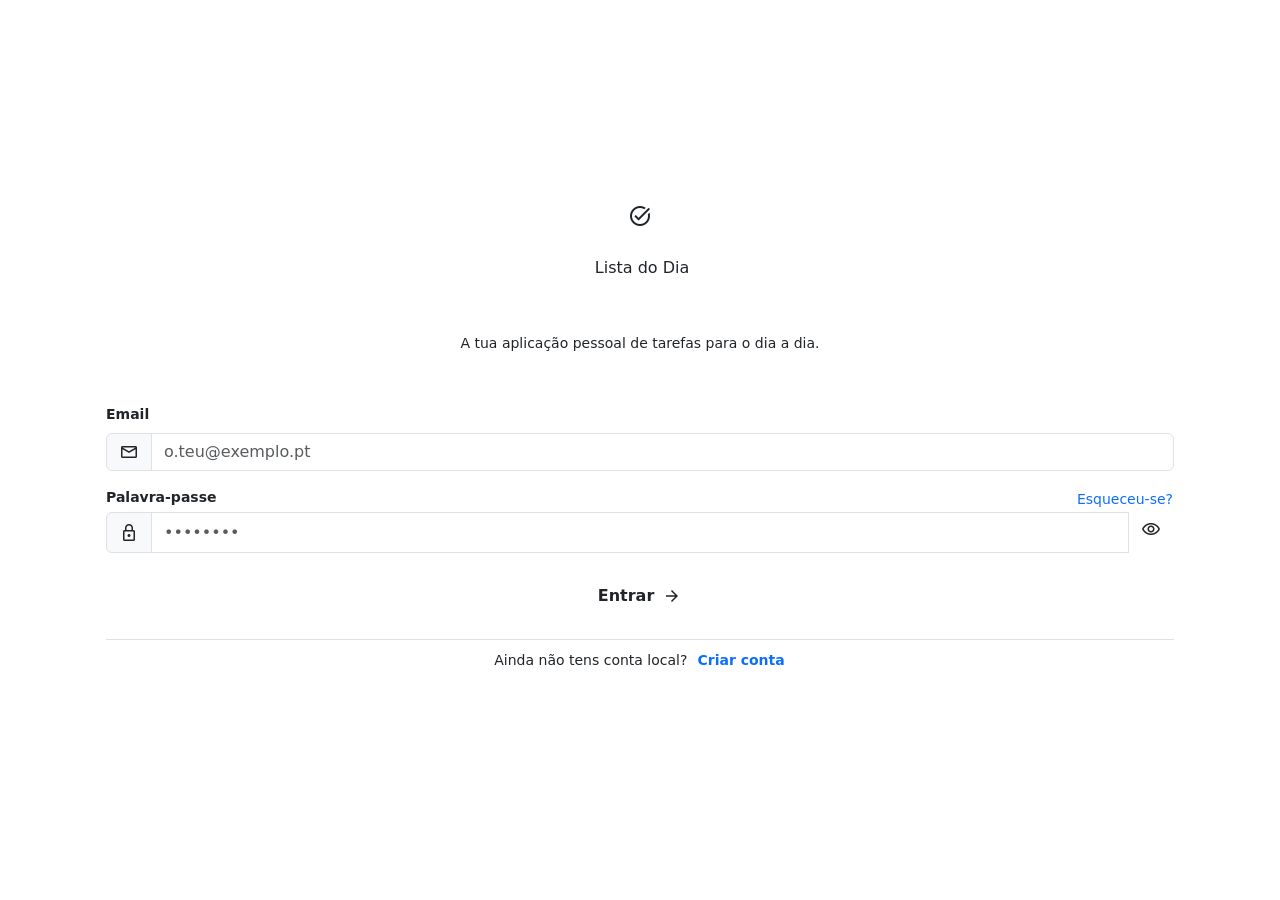
==== index.html @ 7aa98fff "feat: implementa fase 1 com tema verde salvia e autenticacao local" ====
<!DOCTYPE html>
<html lang="pt-PT">
<head>
    <meta charset="UTF-8">
    <meta name="viewport" content="width=device-width, initial-scale=1.0">
    <title>Lista do Dia — Gestão Pessoal de Tarefas</title>
    <!-- Fontes e Ícones -->
    <link rel="preconnect" href="https://fonts.googleapis.com">
    <link rel="preconnect" href="https://fonts.gstatic.com" crossorigin>
    <link href="https://fonts.googleapis.com/css2?family=Inter:wght@400;500;600;700&display=swap" rel="stylesheet">
    <link href="https://fonts.googleapis.com/css2?family=Material+Symbols+Outlined:opsz,wght,FILL,GRAD@24,400,0,0" rel="stylesheet">
    <!-- Bootstrap 5 -->
    <link href="https://cdn.jsdelivr.net/npm/bootstrap@5.3.3/dist/css/bootstrap.min.css" rel="stylesheet">
    <!-- Estilos Personalizados -->
    <link rel="stylesheet" href="css/styles.css">
</head>
<body>

    <!-- Efeitos de Luz Ambiente no Fundo -->
    <div class="ambient-bg" aria-hidden="true">
        <div class="orb orb-sage"></div>
        <div class="orb orb-rose"></div>
        <div class="orb orb-slate"></div>
    </div>

    <!-- ==========================================
         SECÇÃO DE AUTENTICAÇÃO (LOGIN / REGISTO / RECUPERAÇÃO)
         ========================================== -->
    <main id="auth-wrapper" class="container min-vh-100 d-flex flex-column justify-content-center align-items-center py-4">
        <div class="auth-box w-100">
            
            <!-- Cabeçalho da Marca -->
            <div class="text-center mb-4">
                <div class="brand-badge mx-auto mb-3">
                    <span class="material-symbols-outlined">task_alt</span>
                </div>
                <span class="pill-tag mb-2 d-inline-flex align-items-center gap-1">
                    <span class="dot-pulse"></span> Lista do Dia
                </span>
                <h1 id="auth-heading" class="h3 fw-bold text-white mt-2 mb-1">Iniciar sessão</h1>
                <p id="auth-subheading" class="small text-secondary-custom">A tua aplicação pessoal de tarefas para o dia a dia.</p>
            </div>

            <!-- Alerta de Feedback (Erro ou Sucesso) -->
            <div id="auth-alert" class="alert d-none align-items-center gap-2 small py-2 px-3 rounded-3 mb-3" role="alert">
                <span id="auth-alert-icon" class="material-symbols-outlined fs-6">error</span>
                <span id="auth-alert-text"></span>
            </div>

            <!-- Cartão Glassmorphism -->
            <div class="glass-card p-4">

                <!-- 1. FORMULÁRIO: INICIAR SESSÃO -->
                <form id="form-login" class="d-flex flex-column gap-3">
                    <div>
                        <label for="login-email" class="form-label small fw-semibold">Email</label>
                        <div class="input-group custom-input-group">
                            <span class="input-group-text"><span class="material-symbols-outlined fs-5">mail</span></span>
                            <input type="email" class="form-control" id="login-email" placeholder="o.teu@exemplo.pt" required>
                        </div>
                    </div>

                    <div>
                        <div class="d-flex justify-content-between align-items-center">
                            <label for="login-password" class="form-label small fw-semibold mb-1">Palavra-passe</label>
                            <button type="button" id="btn-go-recover" class="btn btn-link btn-sm p-0 text-decoration-none link-accent">Esqueceu-se?</button>
                        </div>
                        <div class="input-group custom-input-group">
                            <span class="input-group-text"><span class="material-symbols-outlined fs-5">lock</span></span>
                            <input type="password" class="form-control" id="login-password" placeholder="••••••••" required>
                            <button type="button" class="btn toggle-pass-btn" data-target="login-password" aria-label="Mostrar palavra-passe">
                                <span class="material-symbols-outlined fs-5">visibility</span>
                            </button>
                        </div>
                    </div>

                    <button type="submit" class="btn btn-sage w-100 py-2.5 fw-semibold mt-2 d-flex align-items-center justify-content-center gap-2">
                        <span>Entrar</span>
                        <span class="material-symbols-outlined fs-5">arrow_forward</span>
                    </button>

                    <div id="register-prompt" class="text-center mt-2 pt-2 border-top border-subtle">
                        <span class="small text-secondary-custom">Ainda não tens conta local?</span>
                        <button type="button" id="btn-go-register" class="btn btn-link btn-sm fw-semibold text-decoration-none link-sage p-0 ms-1">Criar conta</button>
                    </div>
                </form>

                <!-- 2. FORMULÁRIO: CRIAR CONTA (CONTA ÚNICA LOCAL) -->
                <form id="form-register" class="d-none flex-column gap-3">
                    <div>
                        <label for="reg-name" class="form-label small fw-semibold">Nome</label>
                        <input type="text" class="form-control custom-input" id="reg-name" placeholder="O teu nome" required>
                    </div>

                    <div>
                        <label for="reg-email" class="form-label small fw-semibold">Email</label>
                        <input type="email" class="form-control custom-input" id="reg-email" placeholder="exemplo@email.pt" required>
                    </div>

                    <div>
                        <div class="d-flex justify-content-between">
                            <label for="reg-password" class="form-label small fw-semibold">Palavra-passe</label>
                            <span class="smaller text-secondary-custom">Mínimo 8 caracteres</span>
                        </div>
                        <div class="input-group custom-input-group">
                            <input type="password" class="form-control" id="reg-password" placeholder="Mínimo 8 caracteres" minlength="8" required>
                            <button type="button" class="btn toggle-pass-btn" data-target="reg-password" aria-label="Mostrar palavra-passe">
                                <span class="material-symbols-outlined fs-5">visibility</span>
                            </button>
                        </div>
                    </div>

                    <div>
                        <label for="reg-confirm" class="form-label small fw-semibold">Confirmar palavra-passe</label>
                        <input type="password" class="form-control custom-input" id="reg-confirm" placeholder="Repete a palavra-passe" required>
                    </div>

                    <hr class="border-subtle my-1">
                    <p class="smaller text-secondary-custom mb-0">
                        <strong class="text-white">Perguntas de segurança</strong> (para recuperares a conta localmente):
                    </p>

                    <div>
                        <label for="reg-q1" class="form-label smaller">1. Como se chama o teu primeiro animal de estimação?</label>
                        <input type="text" class="form-control custom-input form-control-sm" id="reg-q1" placeholder="Resposta 1" required>
                    </div>

                    <div>
                        <label for="reg-q2" class="form-label smaller">2. Qual era o nome da terra da tua infância?</label>
                        <input type="text" class="form-control custom-input form-control-sm" id="reg-q2" placeholder="Resposta 2" required>
                    </div>

                    <button type="submit" class="btn btn-sage w-100 py-2.5 fw-semibold mt-2">Criar conta</button>

                    <div class="text-center mt-1">
                        <span class="small text-secondary-custom">Já tens conta?</span>
                        <button type="button" class="btn btn-link btn-sm fw-semibold text-decoration-none link-sage p-0 ms-1 btn-back-login">Iniciar sessão</button>
                    </div>
                </form>

                <!-- 3. FORMULÁRIO: RECUPERAR PALAVRA-PASSE -->
                <form id="form-recover" class="d-none flex-column gap-3">
                    <p class="small text-secondary-custom mb-1">Responde às duas perguntas definidas na criação da conta para definir uma nova palavra-passe.</p>
                    
                    <div>
                        <label for="rec-q1" class="form-label smaller">1. Como se chama o teu primeiro animal de estimação?</label>
                        <input type="text" class="form-control custom-input" id="rec-q1" placeholder="A tua resposta" required>
                    </div>

                    <div>
                        <label for="rec-q2" class="form-label smaller">2. Qual era o nome da terra da tua infância?</label>
                        <input type="text" class="form-control custom-input" id="rec-q2" placeholder="A tua resposta" required>
                    </div>

                    <div>
                        <label for="rec-new-pass" class="form-label small fw-semibold">Nova palavra-passe (mín. 8 caracteres)</label>
                        <input type="password" class="form-control custom-input" id="rec-new-pass" placeholder="Nova palavra-passe" minlength="8" required>
                    </div>

                    <button type="submit" class="btn btn-rose w-100 py-2.5 fw-semibold mt-1">Redefinir palavra-passe</button>

                    <div class="text-center mt-1">
                        <button type="button" class="btn btn-link btn-sm text-decoration-none link-sage p-0 btn-back-login">Voltar ao início de sessão</button>
                    </div>
                </form>

            </div>
        </div>
    </main>

    <!-- ==========================================
         APLICAÇÃO PRINCIPAL (VISÍVEL APÓS LOGIN)
         ========================================== -->
    <div id="app-wrapper" class="d-none flex-column min-vh-100">
        <!-- Cabeçalho Fixo -->
        <header class="app-header sticky-top py-2 px-3">
            <div class="container app-container d-flex align-items-center justify-content-between">
                <div class="d-flex align-items-center gap-2">
                    <div class="brand-badge-sm">
                        <span class="material-symbols-outlined fs-5">task_alt</span>
                    </div>
                    <div>
                        <div class="fw-bold text-white lh-1">Lista do Dia</div>
                        <small id="header-user-greeting" class="text-secondary-custom smaller">Olá!</small>
                    </div>
                </div>
                <button id="btn-logout" class="btn btn-ghost btn-sm d-flex align-items-center gap-1" title="Terminar sessão">
                    <span class="material-symbols-outlined fs-5">logout</span>
                    <span class="d-none d-sm-inline">Sair</span>
                </button>
            </div>
        </header>

        <!-- Área de Conteúdo (Será preenchida nas Fases 2 e 3) -->
        <main class="container app-container flex-grow-1 py-4">
            <div class="glass-card p-4 text-center">
                <span class="material-symbols-outlined text-sage fs-1 mb-2">verified_user</span>
                <h2 class="h5 fw-bold text-white">Sessão iniciada com sucesso!</h2>
                <p class="small text-secondary-custom mb-0">A autenticação local da Fase 1 está a funcionar. Na Fase 2 vamos construir aqui a tua lista de tarefas.</p>
            </div>
        </main>
    </div>

    <!-- Bootstrap JS + Lógica da Aplicação -->
    <script src="https://cdn.jsdelivr.net/npm/bootstrap@5.3.3/dist/js/bootstrap.bundle.min.js"></script>
    <script src="js/app.js"></script>
</body>
</html>
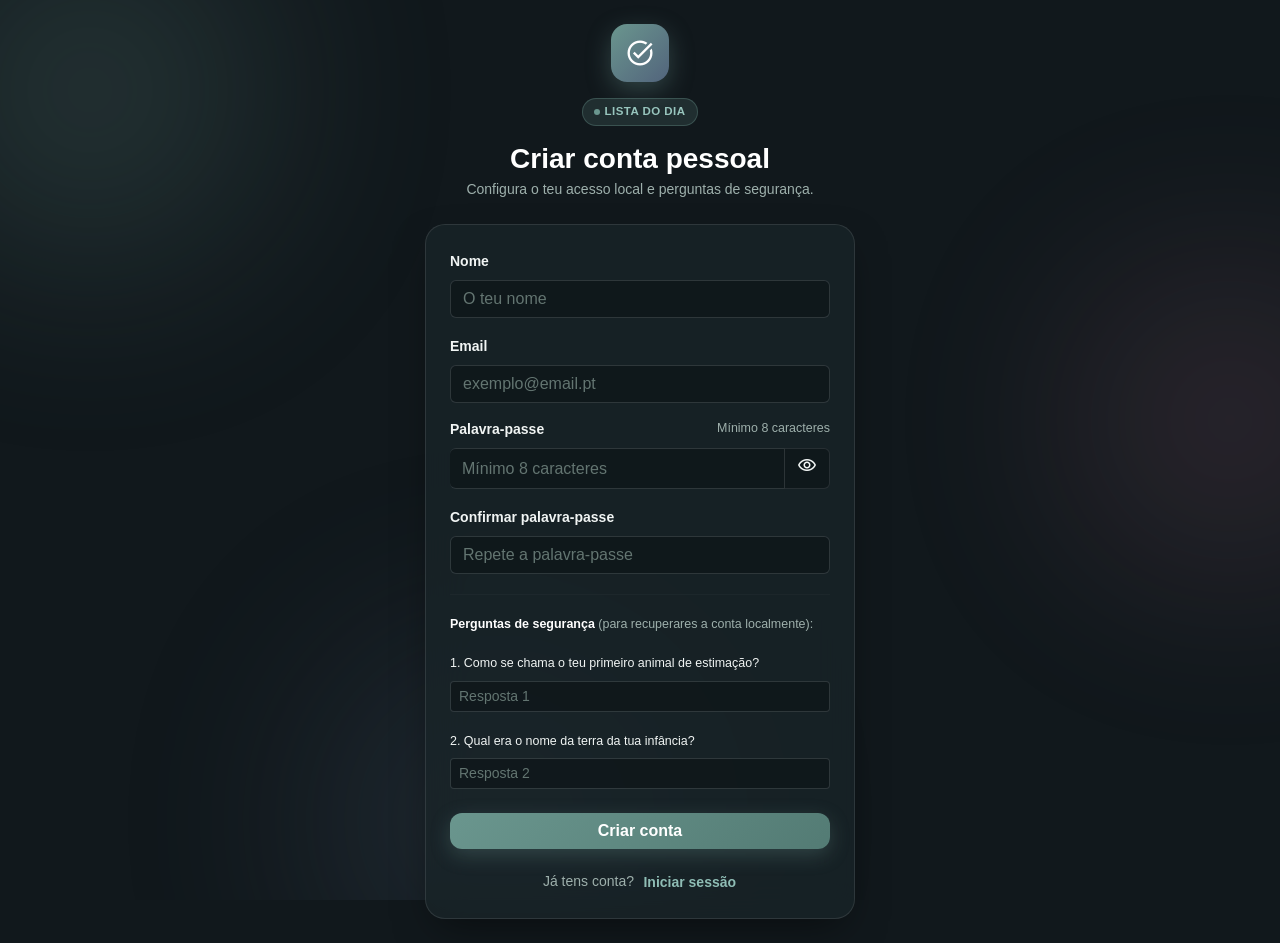
==== commit 14713b03: "feat: implementa fase 2 com vista Hoje e CRUD completo de tarefas" ====
--- a/index.html
+++ b/index.html
@@ -41,7 +41,7 @@
                 <p id="auth-subheading" class="small text-secondary-custom">A tua aplicação pessoal de tarefas para o dia a dia.</p>
             </div>
 
-            <!-- Alerta de Feedback (Erro ou Sucesso) -->
+            <!-- Alerta de Feedback -->
             <div id="auth-alert" class="alert d-none align-items-center gap-2 small py-2 px-3 rounded-3 mb-3" role="alert">
                 <span id="auth-alert-icon" class="material-symbols-outlined fs-6">error</span>
                 <span id="auth-alert-text"></span>
@@ -85,7 +85,7 @@
                     </div>
                 </form>
 
-                <!-- 2. FORMULÁRIO: CRIAR CONTA (CONTA ÚNICA LOCAL) -->
+                <!-- 2. FORMULÁRIO: CRIAR CONTA -->
                 <form id="form-register" class="d-none flex-column gap-3">
                     <div>
                         <label for="reg-name" class="form-label small fw-semibold">Nome</label>
@@ -181,24 +181,265 @@
                     </div>
                     <div>
                         <div class="fw-bold text-white lh-1">Lista do Dia</div>
-                        <small id="header-user-greeting" class="text-secondary-custom smaller">Olá!</small>
-                    </div>
-                </div>
-                <button id="btn-logout" class="btn btn-ghost btn-sm d-flex align-items-center gap-1" title="Terminar sessão">
-                    <span class="material-symbols-outlined fs-5">logout</span>
-                    <span class="d-none d-sm-inline">Sair</span>
+                        <small id="header-user-greeting" class="text-secondary-custom smaller">Tarefas de Hoje</small>
+                    </div>
+                </div>
+                <div class="d-flex align-items-center gap-2">
+                    <button id="btn-logout" class="btn btn-ghost btn-sm d-flex align-items-center gap-1" title="Terminar sessão">
+                        <span class="material-symbols-outlined fs-5">logout</span>
+                        <span class="d-none d-sm-inline">Sair</span>
+                    </button>
+                </div>
+            </div>
+        </header>
+
+        <!-- Área Principal de Conteúdo -->
+        <main class="container app-container flex-grow-1 pt-3 pb-5 mb-5">
+            
+            <!-- VISTA 1: HOJE -->
+            <section id="view-today">
+                <!-- Topo da Vista Hoje -->
+                <div class="d-flex align-items-end justify-content-between gap-2 mb-3">
+                    <div>
+                        <span id="today-pending-badge" class="pill-tag d-inline-flex align-items-center gap-1 mb-1">
+                            <span class="dot-pulse"></span> 0 tarefas por concluir
+                        </span>
+                        <h1 class="h3 fw-bold text-white mb-0">As minhas tarefas</h1>
+                    </div>
+                    <button id="btn-open-new-task" class="btn btn-sage px-3 py-2 fw-semibold d-flex align-items-center gap-1">
+                        <span class="material-symbols-outlined fs-5">add</span>
+                        <span>Nova tarefa</span>
+                    </button>
+                </div>
+
+                <!-- Cartão de Foco Diário e Progresso -->
+                <div class="glass-card p-3 mb-3">
+                    <div class="d-flex align-items-center justify-content-between gap-3">
+                        <div>
+                            <span class="smaller fw-bold text-uppercase text-sage tracking-wide">Foco de Hoje</span>
+                            <h2 id="focus-title" class="h5 fw-bold text-white mt-1 mb-1">Pronta para começar!</h2>
+                            <p id="focus-subtitle" class="smaller text-secondary-custom mb-0">Adiciona tarefas para organizares o teu dia.</p>
+                        </div>
+                        <div class="progress-ring-wrapper position-relative flex-shrink-0">
+                            <svg class="progress-ring" width="56" height="56" viewBox="0 0 36 36">
+                                <circle class="progress-ring-bg" cx="18" cy="18" r="15" fill="none" stroke-width="3"></circle>
+                                <circle id="progress-ring-circle" class="progress-ring-fill" cx="18" cy="18" r="15" fill="none" stroke-width="3" stroke-dasharray="94.2" stroke-dashoffset="94.2" stroke-linecap="round"></circle>
+                            </svg>
+                            <span id="progress-percent-text" class="progress-ring-label">0%</span>
+                        </div>
+                    </div>
+                </div>
+
+                <!-- Separadores de Filtro -->
+                <div class="filter-bar d-flex p-1 rounded-3 mb-3 gap-1">
+                    <button type="button" class="filter-btn active flex-fill py-1.5 px-2 rounded-2 small fw-medium" data-filter="all">
+                        Todas <span id="count-all" class="ms-1 opacity-75">0</span>
+                    </button>
+                    <button type="button" class="filter-btn flex-fill py-1.5 px-2 rounded-2 small fw-medium" data-filter="pending">
+                        Pendentes <span id="count-pending" class="ms-1 opacity-75">0</span>
+                    </button>
+                    <button type="button" class="filter-btn flex-fill py-1.5 px-2 rounded-2 small fw-medium" data-filter="completed">
+                        Concluídas <span id="count-completed" class="ms-1 opacity-75">0</span>
+                    </button>
+                </div>
+
+                <!-- Estado Vazio ("O teu dia está livre!") -->
+                <div id="today-empty-state" class="d-none">
+                    <div class="glass-card p-4 text-center mb-3">
+                        <div class="empty-icon-box mx-auto mb-3">
+                            <span class="material-symbols-outlined">task</span>
+                        </div>
+                        <h3 class="h5 fw-bold text-white">O teu dia está livre!</h3>
+                        <p class="small text-secondary-custom mx-auto mb-3" style="max-width: 320px;">
+                            Aproveita o teu tempo de pausa ou clica abaixo para registar o que queres alcançar hoje.
+                        </p>
+                        <button type="button" id="btn-empty-add" class="btn btn-sage px-4 py-2 fw-semibold d-inline-flex align-items-center gap-2">
+                            <span class="material-symbols-outlined fs-5">add_task</span>
+                            <span>Adicionar primeira tarefa</span>
+                        </button>
+                    </div>
+
+                    <!-- Ideias Rápidas para Arrancar -->
+                    <div class="mb-2">
+                        <span class="smaller fw-bold text-uppercase text-secondary-custom">Ideias para arrancar</span>
+                    </div>
+                    <div class="d-flex flex-column gap-2">
+                        <button type="button" class="suggestion-card p-3 text-start d-flex align-items-center justify-content-between" data-title="Planear a rotina matinal" data-note="Dedicar 10 minutos a organizar as prioridades do dia" data-project="Pessoal">
+                            <div class="d-flex align-items-center gap-3">
+                                <span class="suggestion-icon sage"><span class="material-symbols-outlined fs-5">wb_sunny</span></span>
+                                <div>
+                                    <div class="small fw-semibold text-white">Planear a rotina matinal</div>
+                                    <div class="smaller text-secondary-custom">Dedica 10 minutos a organizar o teu foco</div>
+                                </div>
+                            </div>
+                            <span class="material-symbols-outlined text-sage">add_circle</span>
+                        </button>
+
+                        <button type="button" class="suggestion-card p-3 text-start d-flex align-items-center justify-content-between" data-title="Rever apontamentos da aula" data-note="Consolidar os conceitos de HTML, CSS e Bootstrap" data-project="Estudos">
+                            <div class="d-flex align-items-center gap-3">
+                                <span class="suggestion-icon rose"><span class="material-symbols-outlined fs-5">menu_book</span></span>
+                                <div>
+                                    <div class="small fw-semibold text-white">Rever apontamentos da aula</div>
+                                    <div class="smaller text-secondary-custom">Consolidar os conceitos de Frontend</div>
+                                </div>
+                            </div>
+                            <span class="material-symbols-outlined text-sage">add_circle</span>
+                        </button>
+                    </div>
+                </div>
+
+                <!-- Lista de Tarefas -->
+                <div id="today-tasks-wrapper" class="d-flex flex-column gap-3">
+                    <div id="pending-group">
+                        <div class="d-flex justify-content-between align-items-center mb-2 px-1">
+                            <span class="smaller fw-bold text-uppercase text-secondary-custom">A Fazer</span>
+                            <span id="label-pending-items" class="smaller text-sage fw-semibold">0 itens</span>
+                        </div>
+                        <div id="pending-tasks-list" class="d-flex flex-column gap-2"></div>
+                    </div>
+
+                    <div id="completed-group" class="mt-2">
+                        <div class="d-flex justify-content-between align-items-center mb-2 px-1">
+                            <span class="smaller fw-bold text-uppercase text-secondary-custom">Concluídas</span>
+                            <span id="label-completed-items" class="smaller text-secondary-custom">0 itens</span>
+                        </div>
+                        <div id="completed-tasks-list" class="d-flex flex-column gap-2"></div>
+                    </div>
+                </div>
+            </section>
+
+            <!-- VISTAS DA FASE 3 (Reservadas para a próxima etapa) -->
+            <section id="view-plan" class="d-none">
+                <div class="glass-card p-4 text-center">
+                    <span class="material-symbols-outlined text-sage fs-1 mb-2">calendar_month</span>
+                    <h2 class="h5 fw-bold text-white">Plano</h2>
+                    <p class="small text-secondary-custom mb-0">Esta vista será implementada na Fase 3.</p>
+                </div>
+            </section>
+
+            <section id="view-projects" class="d-none">
+                <div class="glass-card p-4 text-center">
+                    <span class="material-symbols-outlined text-rose fs-1 mb-2">layers</span>
+                    <h2 class="h5 fw-bold text-white">Projetos</h2>
+                    <p class="small text-secondary-custom mb-0">Esta vista será implementada na Fase 3.</p>
+                </div>
+            </section>
+
+            <section id="view-metrics" class="d-none">
+                <div class="glass-card p-4 text-center">
+                    <span class="material-symbols-outlined text-sage fs-1 mb-2">insights</span>
+                    <h2 class="h5 fw-bold text-white">Métricas</h2>
+                    <p class="small text-secondary-custom mb-0">Esta vista será implementada na Fase 3.</p>
+                </div>
+            </section>
+
+        </main>
+
+        <!-- Barra de Navegação Inferior Fixa -->
+        <nav class="bottom-nav fixed-bottom py-2 px-3">
+            <div class="container app-container d-flex justify-content-around align-items-center">
+                <button type="button" class="nav-tab-btn active" data-view="today">
+                    <span class="material-symbols-outlined">today</span>
+                    <span>Hoje</span>
                 </button>
-            </div>
-        </header>
-
-        <!-- Área de Conteúdo (Será preenchida nas Fases 2 e 3) -->
-        <main class="container app-container flex-grow-1 py-4">
-            <div class="glass-card p-4 text-center">
-                <span class="material-symbols-outlined text-sage fs-1 mb-2">verified_user</span>
-                <h2 class="h5 fw-bold text-white">Sessão iniciada com sucesso!</h2>
-                <p class="small text-secondary-custom mb-0">A autenticação local da Fase 1 está a funcionar. Na Fase 2 vamos construir aqui a tua lista de tarefas.</p>
-            </div>
-        </main>
+                <button type="button" class="nav-tab-btn" data-view="plan">
+                    <span class="material-symbols-outlined">calendar_month</span>
+                    <span>Plano</span>
+                </button>
+                <button type="button" class="nav-tab-btn" data-view="projects">
+                    <span class="material-symbols-outlined">layers</span>
+                    <span>Projetos</span>
+                </button>
+                <button type="button" class="nav-tab-btn" data-view="metrics">
+                    <span class="material-symbols-outlined">insights</span>
+                    <span>Métricas</span>
+                </button>
+            </div>
+        </nav>
+    </div>
+
+    <!-- ==========================================
+         MODAL BOOTSTRAP: CRIAR / EDITAR TAREFA
+         ========================================== -->
+    <div class="modal fade" id="taskModal" tabindex="-1" aria-labelledby="taskModalLabel" aria-hidden="true">
+        <div class="modal-dialog modal-dialog-centered">
+            <div class="modal-content glass-modal">
+                <div class="modal-header border-subtle">
+                    <div class="d-flex align-items-center gap-2">
+                        <span class="brand-badge-sm"><span class="material-symbols-outlined fs-5">add_task</span></span>
+                        <h5 class="modal-title fw-bold text-white" id="taskModalLabel">Nova tarefa</h5>
+                    </div>
+                    <button type="button" class="btn-close btn-close-white" data-bs-dismiss="modal" aria-label="Fechar"></button>
+                </div>
+                <form id="form-task">
+                    <div class="modal-body d-flex flex-column gap-3">
+                        <input type="hidden" id="task-edit-id">
+                        
+                        <div>
+                            <label for="task-title" class="form-label small fw-semibold">Título da tarefa <span class="text-rose">*</span></label>
+                            <input type="text" class="form-control custom-input" id="task-title" placeholder="Ex.: Preparar a próxima aula" required>
+                        </div>
+
+                        <div>
+                            <label for="task-note" class="form-label small fw-semibold">Nota ou descrição <span class="smaller text-secondary-custom">(opcional)</span></label>
+                            <textarea class="form-control custom-input" id="task-note" rows="2" placeholder="Adiciona detalhes relevantes..."></textarea>
+                        </div>
+
+                        <div class="row g-2">
+                            <div class="col-6">
+                                <label for="task-date" class="form-label smaller fw-semibold">Data</label>
+                                <input type="date" class="form-control custom-input form-control-sm" id="task-date" required>
+                            </div>
+                            <div class="col-6">
+                                <label for="task-time" class="form-label smaller fw-semibold">Hora (opcional)</label>
+                                <input type="time" class="form-control custom-input form-control-sm" id="task-time">
+                            </div>
+                        </div>
+
+                        <div class="row g-2">
+                            <div class="col-6">
+                                <label for="task-project" class="form-label smaller fw-semibold">Projeto / Categoria</label>
+                                <select class="form-select custom-input form-select-sm" id="task-project">
+                                    <option value="Pessoal">Pessoal</option>
+                                    <option value="Trabalho">Trabalho</option>
+                                    <option value="Estudos">Estudos</option>
+                                </select>
+                            </div>
+                            <div class="col-6">
+                                <label for="task-priority" class="form-label smaller fw-semibold">Prioridade</label>
+                                <select class="form-select custom-input form-select-sm" id="task-priority">
+                                    <option value="normal">Normal</option>
+                                    <option value="high">Alta / Urgente</option>
+                                </select>
+                            </div>
+                        </div>
+                    </div>
+                    <div class="modal-footer border-subtle">
+                        <button type="button" class="btn btn-ghost" data-bs-dismiss="modal">Cancelar</button>
+                        <button type="submit" id="btn-save-task" class="btn btn-sage px-4 fw-semibold">Criar tarefa</button>
+                    </div>
+                </form>
+            </div>
+        </div>
+    </div>
+
+    <!-- ==========================================
+         MODAL BOOTSTRAP: CONFIRMAR ELIMINAÇÃO
+         ========================================== -->
+    <div class="modal fade" id="deleteModal" tabindex="-1" aria-hidden="true">
+        <div class="modal-dialog modal-dialog-centered modal-sm">
+            <div class="modal-content glass-modal text-center p-3">
+                <div class="delete-icon-box mx-auto mb-2">
+                    <span class="material-symbols-outlined fs-3">delete_forever</span>
+                </div>
+                <h5 class="fw-bold text-white mb-1">Eliminar tarefa?</h5>
+                <p id="delete-task-name" class="small text-secondary-custom mb-3">Esta ação não pode ser desfeita.</p>
+                <div class="d-flex gap-2">
+                    <button type="button" class="btn btn-ghost flex-fill" data-bs-dismiss="modal">Cancelar</button>
+                    <button type="button" id="btn-confirm-delete" class="btn btn-rose flex-fill fw-semibold">Eliminar</button>
+                </div>
+            </div>
+        </div>
     </div>
 
     <!-- Bootstrap JS + Lógica da Aplicação -->
--- a/css/styles.css
+++ b/css/styles.css
@@ -0,0 +1,434 @@
+:root {
+    --bg-main: #11181C;
+    --bg-card: rgba(25, 36, 40, 0.78);
+    --bg-card-hover: rgba(34, 48, 54, 0.9);
+    --bg-input: rgba(15, 22, 26, 0.78);
+    --border-subtle: rgba(255, 255, 255, 0.1);
+
+    /* Paleta Personalizada */
+    --color-sage: #6A968E;
+    --color-sage-soft: rgba(106, 150, 142, 0.18);
+    --color-rose: #D680A0;
+    --color-rose-soft: rgba(214, 128, 160, 0.18);
+    --color-slate: #52647C;
+    --color-lilac: #9B59B6;
+    --color-berry: #B03E5E;
+    --color-indigo: #6D52C4;
+
+    --text-main: #F1F5F4;
+    --text-muted: #9EB0AC;
+}
+
+body {
+    background-color: var(--bg-main);
+    color: var(--text-main);
+    font-family: 'Inter', sans-serif;
+    overflow-x: hidden;
+}
+
+/* Luzes de fundo */
+.ambient-bg {
+    position: fixed;
+    inset: 0;
+    pointer-events: none;
+    z-index: -1;
+    overflow: hidden;
+}
+
+.orb {
+    position: absolute;
+    border-radius: 50%;
+    filter: blur(110px);
+    opacity: 0.24;
+}
+
+.orb-sage {
+    width: 340px;
+    height: 340px;
+    background: var(--color-sage);
+    top: -80px;
+    left: -80px;
+}
+
+.orb-rose {
+    width: 300px;
+    height: 300px;
+    background: var(--color-rose);
+    top: 30%;
+    right: -100px;
+    opacity: 0.16;
+}
+
+.orb-slate {
+    width: 360px;
+    height: 360px;
+    background: var(--color-slate);
+    bottom: -100px;
+    left: 25%;
+}
+
+.auth-box {
+    max-width: 430px;
+}
+
+.app-container {
+    max-width: 720px;
+}
+
+/* Cartões Glassmorphism */
+.glass-card {
+    background: var(--bg-card);
+    backdrop-filter: blur(20px);
+    -webkit-backdrop-filter: blur(20px);
+    border: 1px solid var(--border-subtle);
+    border-radius: 1.25rem;
+    box-shadow: 0 16px 40px -12px rgba(0, 0, 0, 0.5);
+}
+
+.glass-modal {
+    background: #172226;
+    border: 1px solid rgba(255, 255, 255, 0.14);
+    border-radius: 1.25rem;
+    color: var(--text-main);
+    box-shadow: 0 24px 60px rgba(0, 0, 0, 0.75);
+}
+
+/* Marca e Ícones */
+.brand-badge {
+    width: 58px;
+    height: 58px;
+    border-radius: 1rem;
+    background: linear-gradient(135deg, var(--color-sage), var(--color-slate));
+    display: flex;
+    align-items: center;
+    justify-content: center;
+    color: #fff;
+    box-shadow: 0 8px 24px rgba(106, 150, 142, 0.35);
+}
+
+.brand-badge .material-symbols-outlined {
+    font-size: 30px;
+}
+
+.brand-badge-sm {
+    width: 38px;
+    height: 38px;
+    border-radius: 0.75rem;
+    background: linear-gradient(135deg, var(--color-sage), var(--color-slate));
+    display: flex;
+    align-items: center;
+    justify-content: center;
+    color: #fff;
+}
+
+.pill-tag {
+    background: var(--color-sage-soft);
+    border: 1px solid rgba(106, 150, 142, 0.35);
+    color: #98C5BD;
+    font-size: 0.72rem;
+    font-weight: 600;
+    text-transform: uppercase;
+    letter-spacing: 0.04em;
+    padding: 0.25rem 0.7rem;
+    border-radius: 999px;
+}
+
+.dot-pulse {
+    width: 6px;
+    height: 6px;
+    border-radius: 50%;
+    background-color: var(--color-sage);
+}
+
+/* Inputs e Selects */
+.custom-input,
+.custom-input-group .form-control,
+.custom-input-group .input-group-text,
+.custom-input-group .toggle-pass-btn {
+    background-color: var(--bg-input);
+    border: 1px solid var(--border-subtle);
+    color: var(--text-main);
+    color-scheme: dark;
+}
+
+.custom-input:focus,
+.custom-input-group .form-control:focus {
+    background-color: rgba(15, 22, 26, 0.95);
+    border-color: var(--color-sage);
+    color: #fff;
+    box-shadow: 0 0 0 3px rgba(106, 150, 142, 0.25);
+}
+
+.custom-input::placeholder,
+.custom-input-group .form-control::placeholder {
+    color: #637571;
+}
+
+.custom-input-group .input-group-text {
+    border-right: none;
+    color: var(--text-muted);
+}
+
+.custom-input-group .form-control {
+    border-left: none;
+}
+
+.toggle-pass-btn {
+    border-left: none;
+    color: var(--text-muted);
+}
+
+/* Botões e Links */
+.btn-sage {
+    background: linear-gradient(135deg, var(--color-sage), #537B74);
+    border: none;
+    color: #ffffff;
+    border-radius: 0.75rem;
+    box-shadow: 0 6px 20px rgba(106, 150, 142, 0.3);
+    transition: all 0.2s ease;
+}
+
+.btn-sage:hover {
+    background: linear-gradient(135deg, #77A49C, var(--color-sage));
+    color: #ffffff;
+    transform: translateY(-1px);
+}
+
+.btn-rose {
+    background: linear-gradient(135deg, var(--color-rose), var(--color-berry));
+    border: none;
+    color: #ffffff;
+    border-radius: 0.75rem;
+}
+
+.btn-rose:hover {
+    opacity: 0.92;
+    color: #ffffff;
+}
+
+.btn-ghost {
+    background: rgba(255, 255, 255, 0.05);
+    border: 1px solid var(--border-subtle);
+    color: var(--text-muted);
+    border-radius: 0.65rem;
+}
+
+.btn-ghost:hover {
+    background: var(--color-rose-soft);
+    border-color: var(--color-rose);
+    color: var(--color-rose);
+}
+
+.link-sage { color: #8FBDB5; }
+.link-sage:hover { color: #B4DDD6; }
+.link-accent { color: var(--color-rose); }
+.link-accent:hover { color: #E89EB9; }
+
+.text-secondary-custom { color: var(--text-muted); }
+.text-sage { color: var(--color-sage); }
+.text-rose { color: var(--color-rose); }
+.smaller { font-size: 0.78rem; }
+.border-subtle { border-color: var(--border-subtle) !important; }
+
+/* Cabeçalho e Navegação Inferior */
+.app-header {
+    background: rgba(17, 24, 28, 0.85);
+    backdrop-filter: blur(16px);
+    border-bottom: 1px solid var(--border-subtle);
+}
+
+.bottom-nav {
+    background: rgba(17, 24, 28, 0.92);
+    backdrop-filter: blur(18px);
+    border-top: 1px solid var(--border-subtle);
+}
+
+.nav-tab-btn {
+    background: transparent;
+    border: none;
+    color: var(--text-muted);
+    display: flex;
+    flex-direction: column;
+    align-items: center;
+    gap: 2px;
+    padding: 0.35rem 1rem;
+    border-radius: 0.75rem;
+    font-size: 0.72rem;
+    font-weight: 500;
+    transition: all 0.2s ease;
+}
+
+.nav-tab-btn:hover {
+    color: var(--text-main);
+}
+
+.nav-tab-btn.active {
+    background: var(--color-sage-soft);
+    color: #98C5BD;
+    font-weight: 600;
+}
+
+/* Círculo de Progresso */
+.progress-ring-wrapper {
+    width: 56px;
+    height: 56px;
+    display: flex;
+    align-items: center;
+    justify-content: center;
+}
+
+.progress-ring {
+    transform: rotate(-90deg);
+}
+
+.progress-ring-bg {
+    stroke: rgba(255, 255, 255, 0.1);
+}
+
+.progress-ring-fill {
+    stroke: var(--color-sage);
+    transition: stroke-dashoffset 0.4s ease;
+}
+
+.progress-ring-label {
+    position: absolute;
+    font-size: 0.75rem;
+    font-weight: 700;
+    color: var(--text-main);
+}
+
+/* Filtros */
+.filter-bar {
+    background: rgba(15, 22, 26, 0.7);
+    border: 1px solid var(--border-subtle);
+}
+
+.filter-btn {
+    background: transparent;
+    border: none;
+    color: var(--text-muted);
+    transition: all 0.2s ease;
+}
+
+.filter-btn.active {
+    background: var(--color-sage);
+    color: #ffffff;
+}
+
+/* Cartões de Tarefa */
+.task-card {
+    background: var(--bg-card);
+    border: 1px solid var(--border-subtle);
+    border-radius: 1rem;
+    padding: 0.9rem 1rem;
+    transition: all 0.2s ease;
+}
+
+.task-card:hover {
+    background: var(--bg-card-hover);
+    border-color: rgba(106, 150, 142, 0.35);
+}
+
+.task-card.completed {
+    opacity: 0.68;
+}
+
+.task-check-btn {
+    width: 24px;
+    height: 24px;
+    border-radius: 0.5rem;
+    border: 2px solid var(--color-sage);
+    background: transparent;
+    color: transparent;
+    display: flex;
+    align-items: center;
+    justify-content: center;
+    flex-shrink: 0;
+    margin-top: 2px;
+    transition: all 0.2s ease;
+}
+
+.task-card.completed .task-check-btn {
+    background: var(--color-sage);
+    color: #ffffff;
+}
+
+.task-tag {
+    font-size: 0.7rem;
+    font-weight: 600;
+    padding: 0.15rem 0.55rem;
+    border-radius: 999px;
+}
+
+.tag-project {
+    background: rgba(82, 100, 124, 0.3);
+    color: #B6C7DC;
+}
+
+.tag-urgent {
+    background: var(--color-rose-soft);
+    color: #F2A7C2;
+}
+
+.tag-time {
+    background: var(--color-sage-soft);
+    color: #98C5BD;
+}
+
+.dropdown-menu-dark-custom {
+    background: #1B272C;
+    border: 1px solid rgba(255, 255, 255, 0.15);
+    border-radius: 0.75rem;
+}
+
+/* Estado Vazio e Sugestões */
+.empty-icon-box,
+.delete-icon-box {
+    width: 56px;
+    height: 56px;
+    border-radius: 1rem;
+    display: flex;
+    align-items: center;
+    justify-content: center;
+}
+
+.empty-icon-box {
+    background: var(--color-sage-soft);
+    color: var(--color-sage);
+}
+
+.delete-icon-box {
+    background: var(--color-rose-soft);
+    color: var(--color-rose);
+}
+
+.suggestion-card {
+    background: var(--bg-card);
+    border: 1px solid var(--border-subtle);
+    border-radius: 1rem;
+    transition: all 0.2s ease;
+}
+
+.suggestion-card:hover {
+    border-color: var(--color-sage);
+    background: var(--bg-card-hover);
+}
+
+.suggestion-icon {
+    width: 36px;
+    height: 36px;
+    border-radius: 0.65rem;
+    display: flex;
+    align-items: center;
+    justify-content: center;
+}
+
+.suggestion-icon.sage {
+    background: var(--color-sage-soft);
+    color: var(--color-sage);
+}
+
+.suggestion-icon.rose {
+    background: var(--color-rose-soft);
+    color: var(--color-rose);
+}
